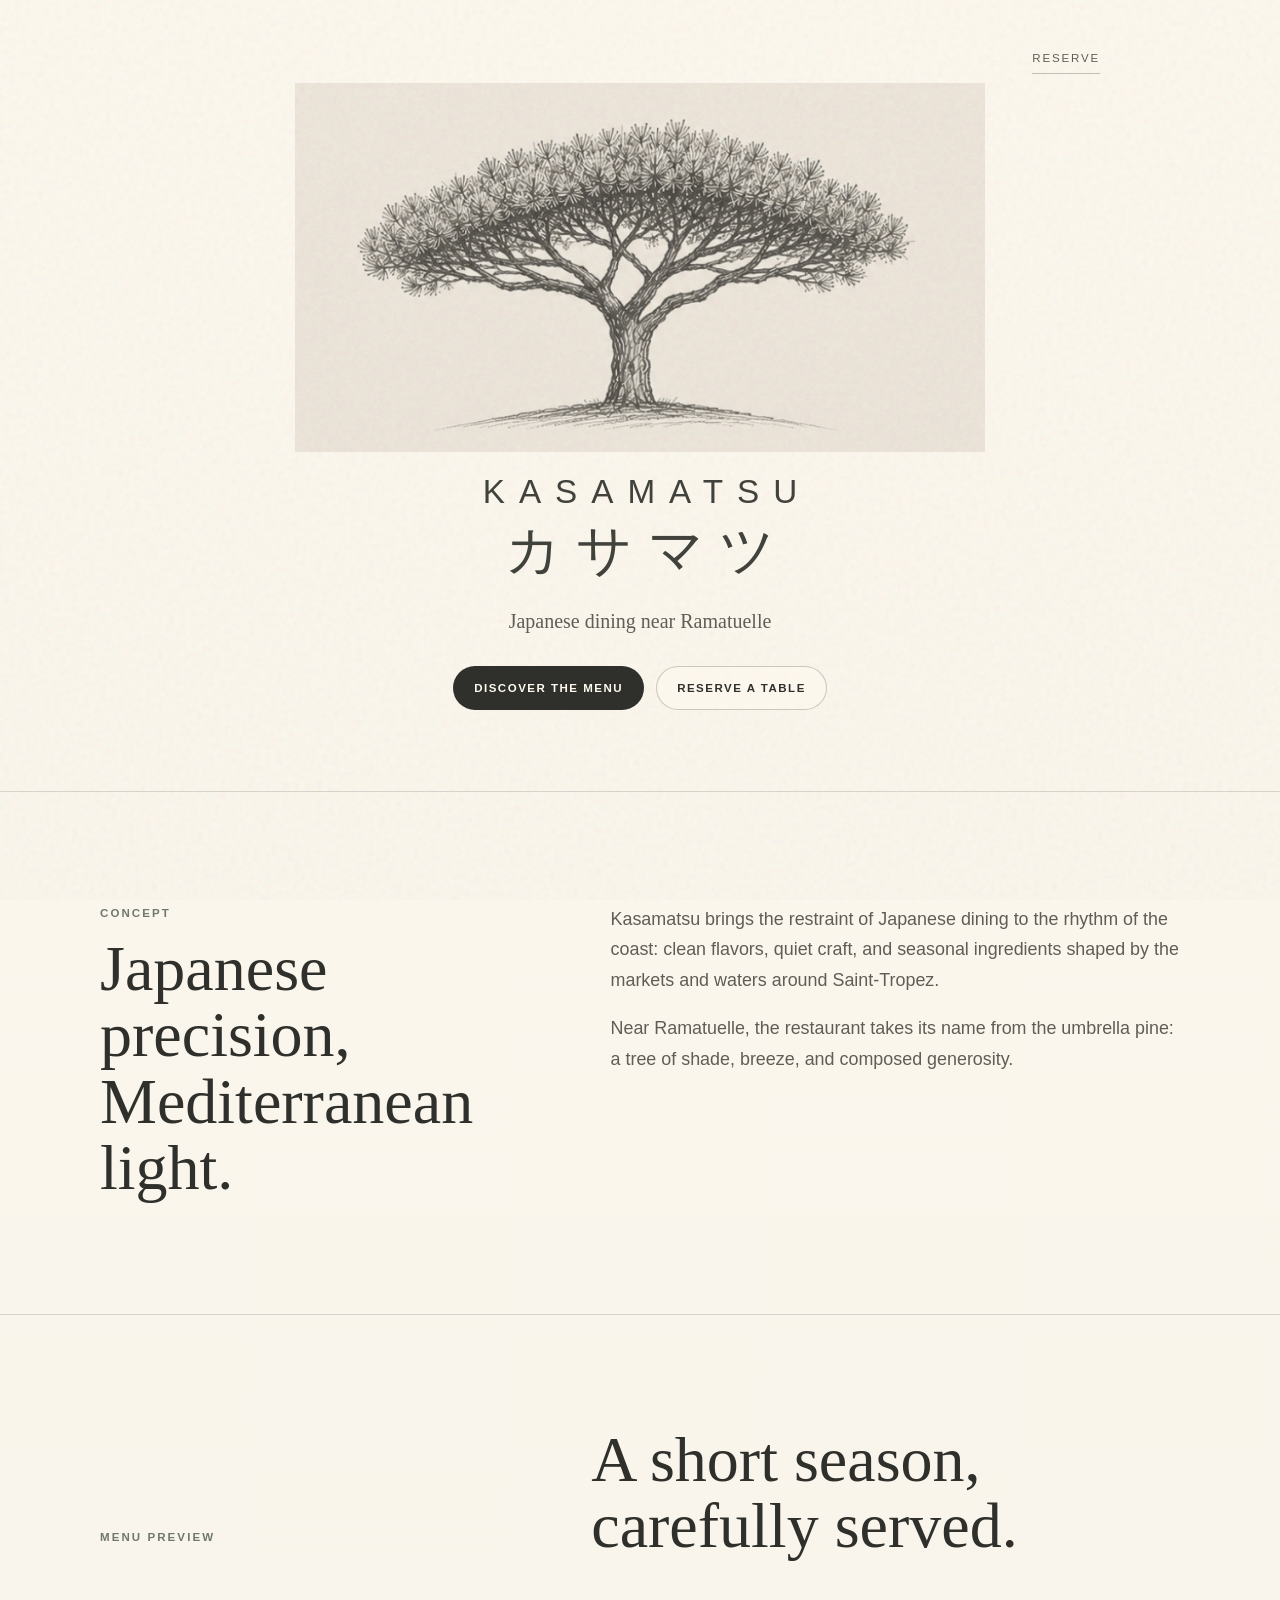
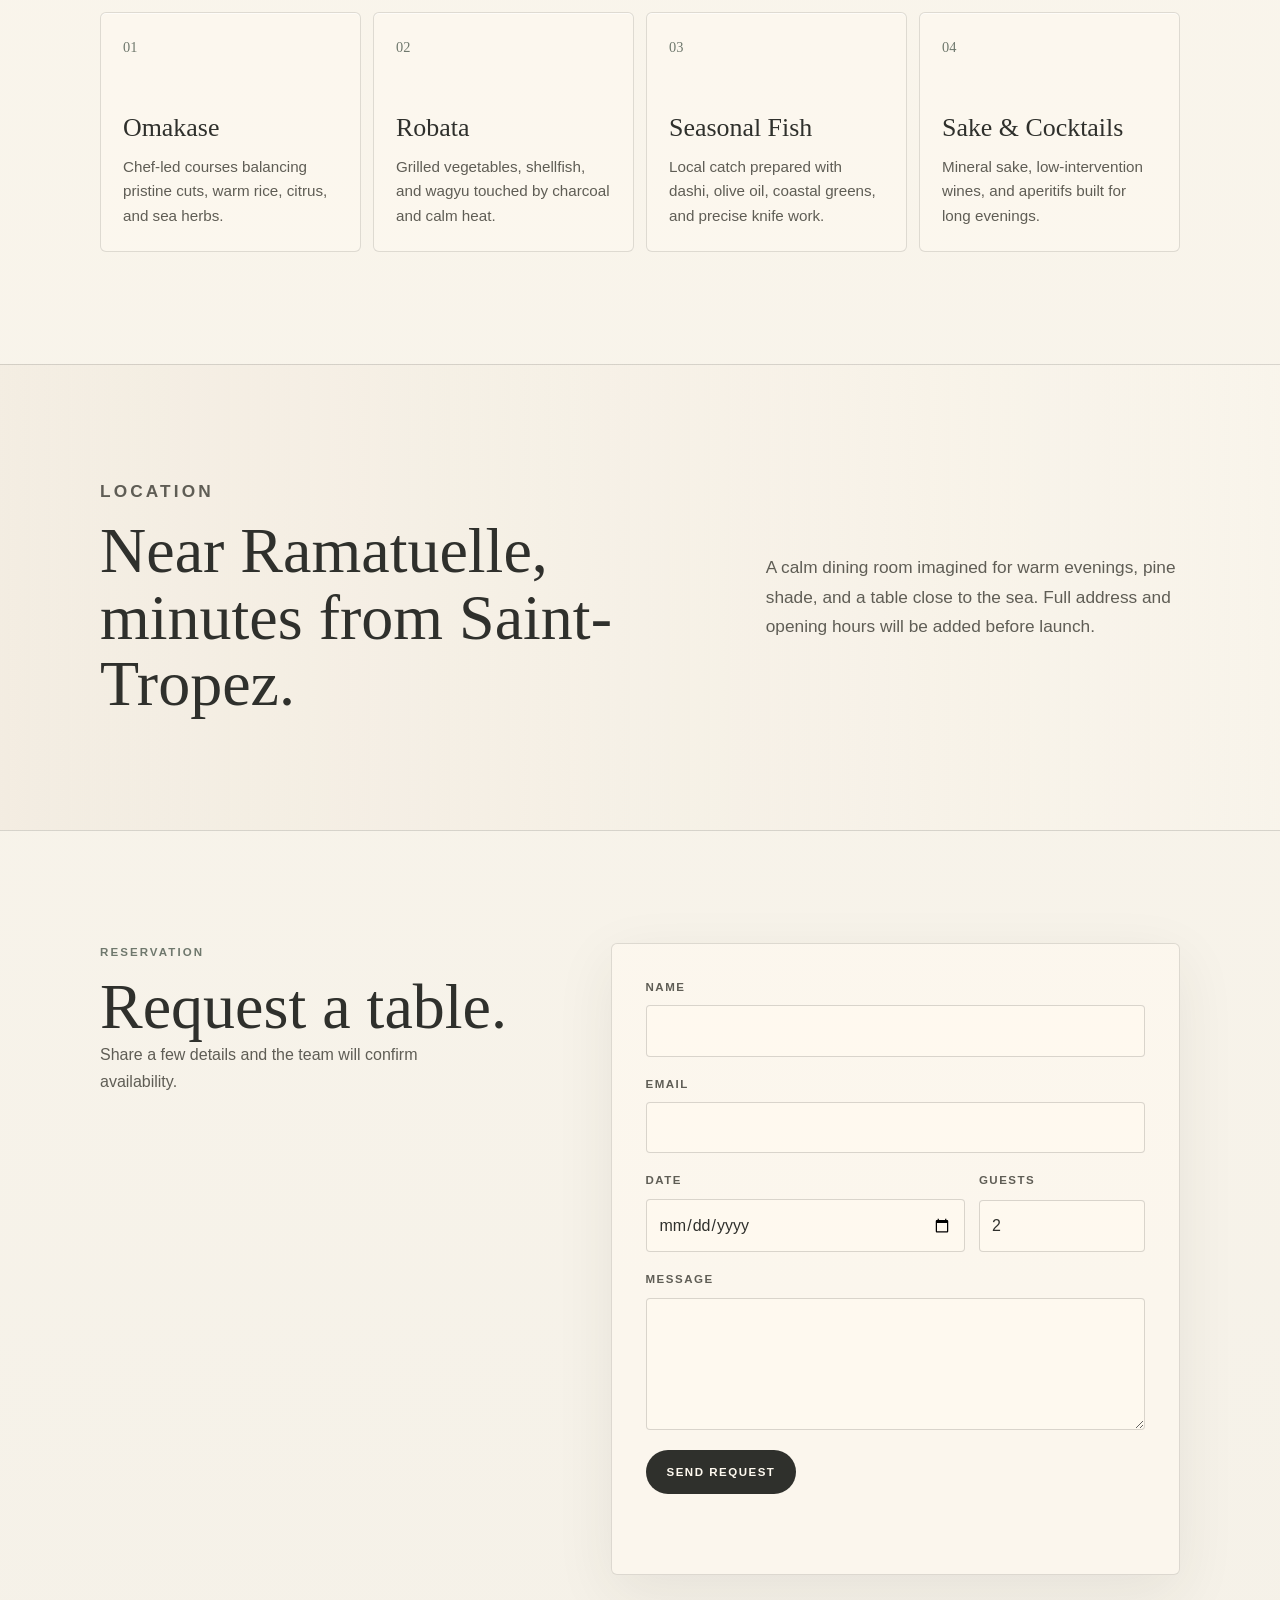
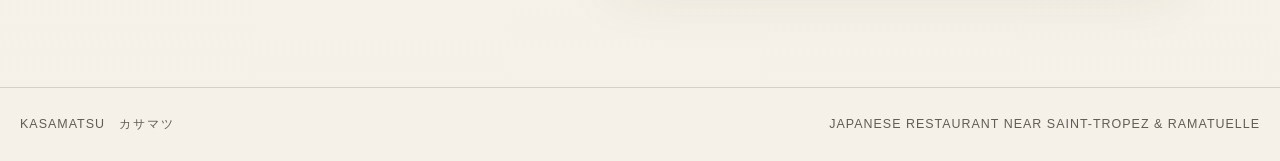
==== Kasamatsu/index.html @ c44c179f "Add files via upload" ====
<!doctype html>
<html lang="en">
  <head>
    <meta charset="utf-8" />
    <meta name="viewport" content="width=device-width, initial-scale=1" />
    <meta
      name="description"
      content="Kasamatsu is a premium Japanese restaurant concept near Ramatuelle and Saint-Tropez."
    />
    <title>Kasamatsu | Japanese Dining Near Ramatuelle</title>
    <link rel="stylesheet" href="style.css" />
  </head>
  <body>
    <main>
      <section class="hero" aria-labelledby="hero-title">
        <div class="hero-inner">
          <a class="quiet-nav" href="#reservation">Reserve</a>

          <div
            class="logo-mark"
            data-logo-breeze
            aria-label="Kasamatsu, カサマツ"
          >
            <div class="tree-visual" aria-hidden="true">
              <img
                class="logo-base"
                src="assets/logo.png"
                alt=""
                width="812"
                height="624"
              />

              <svg
                class="needle-overlay"
                viewBox="0 0 812 624"
                preserveAspectRatio="xMidYMin meet"
                aria-hidden="true"
              >
                <g class="needle-cluster" data-depth="0.72" data-phase="0.12">
                  <path d="M116 189 l-18 -16 M116 189 l-5 -24 M116 189 l13 -22 M116 189 l24 -8 M116 189 l-25 7 M116 189 l9 20" />
                </g>
                <g class="needle-cluster" data-depth="0.92" data-phase="0.24">
                  <path d="M154 157 l-20 -15 M154 157 l-8 -24 M154 157 l12 -25 M154 157 l24 -12 M154 157 l26 4 M154 157 l-22 11" />
                </g>
                <g class="needle-cluster" data-depth="0.82" data-phase="0.38">
                  <path d="M192 134 l-19 -18 M192 134 l-3 -28 M192 134 l15 -24 M192 134 l25 -6 M192 134 l21 13 M192 134 l-20 13" />
                </g>
                <g class="needle-cluster" data-depth="1.08" data-phase="0.51">
                  <path d="M238 116 l-21 -19 M238 116 l-5 -29 M238 116 l14 -27 M238 116 l28 -8 M238 116 l25 12 M238 116 l-23 15" />
                </g>
                <g class="needle-cluster" data-depth="0.96" data-phase="0.64">
                  <path d="M285 101 l-22 -18 M285 101 l-4 -31 M285 101 l15 -29 M285 101 l31 -5 M285 101 l26 16 M285 101 l-23 16" />
                </g>
                <g class="needle-cluster" data-depth="1.2" data-phase="0.79">
                  <path d="M333 90 l-23 -18 M333 90 l-2 -31 M333 90 l17 -29 M333 90 l31 -2 M333 90 l26 17 M333 90 l-24 15" />
                </g>
                <g class="needle-cluster" data-depth="1.1" data-phase="0.95">
                  <path d="M383 82 l-22 -18 M383 82 l2 -32 M383 82 l20 -28 M383 82 l31 2 M383 82 l23 19 M383 82 l-26 13" />
                </g>
                <g class="needle-cluster" data-depth="1.24" data-phase="1.08">
                  <path d="M433 78 l-20 -21 M433 78 l5 -31 M433 78 l21 -26 M433 78 l32 7 M433 78 l19 22 M433 78 l-28 10" />
                </g>
                <g class="needle-cluster" data-depth="1.02" data-phase="1.21">
                  <path d="M484 88 l-18 -22 M484 88 l8 -31 M484 88 l23 -23 M484 88 l31 9 M484 88 l17 23 M484 88 l-29 7" />
                </g>
                <g class="needle-cluster" data-depth="0.94" data-phase="1.36">
                  <path d="M532 101 l-15 -24 M532 101 l11 -29 M532 101 l25 -21 M532 101 l30 13 M532 101 l13 25 M532 101 l-29 3" />
                </g>
                <g class="needle-cluster" data-depth="1.12" data-phase="1.49">
                  <path d="M578 119 l-13 -25 M578 119 l15 -28 M578 119 l27 -18 M578 119 l28 16 M578 119 l9 27 M578 119 l-29 0" />
                </g>
                <g class="needle-cluster" data-depth="0.86" data-phase="1.62">
                  <path d="M622 140 l-11 -24 M622 140 l16 -26 M622 140 l29 -13 M622 140 l25 18 M622 140 l6 27 M622 140 l-27 -2" />
                </g>
                <g class="needle-cluster" data-depth="0.72" data-phase="1.77">
                  <path d="M666 164 l-10 -23 M666 164 l18 -24 M666 164 l27 -9 M666 164 l22 18 M666 164 l2 25 M666 164 l-25 -5" />
                </g>
                <g class="needle-cluster" data-depth="0.64" data-phase="1.92">
                  <path d="M704 190 l-9 -21 M704 190 l17 -21 M704 190 l25 -4 M704 190 l17 18 M704 190 l-2 23 M704 190 l-22 -7" />
                </g>
                <g class="needle-cluster" data-depth="0.78" data-phase="0.33">
                  <path d="M163 217 l-23 -7 M163 217 l-17 -20 M163 217 l6 -24 M163 217 l24 -16 M163 217 l24 5 M163 217 l-17 17" />
                </g>
                <g class="needle-cluster" data-depth="1.06" data-phase="0.68">
                  <path d="M244 181 l-24 -11 M244 181 l-12 -25 M244 181 l11 -25 M244 181 l27 -10 M244 181 l24 11 M244 181 l-20 19" />
                </g>
                <g class="needle-cluster" data-depth="1.18" data-phase="1.03">
                  <path d="M354 153 l-23 -14 M354 153 l-8 -28 M354 153 l16 -25 M354 153 l30 -5 M354 153 l23 17 M354 153 l-23 17" />
                </g>
                <g class="needle-cluster" data-depth="1.14" data-phase="1.31">
                  <path d="M468 156 l-21 -16 M468 156 l0 -29 M468 156 l22 -23 M468 156 l30 5 M468 156 l19 22 M468 156 l-27 11" />
                </g>
                <g class="needle-cluster" data-depth="0.98" data-phase="1.58">
                  <path d="M568 179 l-19 -17 M568 179 l7 -27 M568 179 l24 -20 M568 179 l28 10 M568 179 l13 25 M568 179 l-27 6" />
                </g>
                <g class="needle-cluster" data-depth="0.7" data-phase="1.86">
                  <path d="M650 218 l-17 -15 M650 218 l8 -24 M650 218 l22 -15 M650 218 l23 10 M650 218 l8 22 M650 218 l-23 4" />
                </g>
              </svg>
            </div>

            <h1 id="hero-title" class="brand-word">KASAMATSU</h1>
            <p class="brand-kana" lang="ja">カサマツ</p>
          </div>

          <p class="hero-subtitle">Japanese dining near Ramatuelle</p>
          <div class="hero-actions" aria-label="Primary">
            <a class="button primary" href="#menu">Discover the menu</a>
            <a class="button secondary" href="#reservation">Reserve a table</a>
          </div>
        </div>
      </section>

      <section class="section concept" id="concept" aria-labelledby="concept-title">
        <div class="section-inner split">
          <div>
            <p class="eyebrow">Concept</p>
            <h2 id="concept-title">Japanese precision, Mediterranean light.</h2>
          </div>
          <div class="copy">
            <p>
              Kasamatsu brings the restraint of Japanese dining to the rhythm of
              the coast: clean flavors, quiet craft, and seasonal ingredients
              shaped by the markets and waters around Saint-Tropez.
            </p>
            <p>
              Near Ramatuelle, the restaurant takes its name from the umbrella
              pine: a tree of shade, breeze, and composed generosity.
            </p>
          </div>
        </div>
      </section>

      <section class="section" id="menu" aria-labelledby="menu-title">
        <div class="section-inner">
          <div class="section-heading">
            <p class="eyebrow">Menu Preview</p>
            <h2 id="menu-title">A short season, carefully served.</h2>
          </div>

          <div class="menu-grid">
            <article class="menu-card">
              <span>01</span>
              <h3>Omakase</h3>
              <p>Chef-led courses balancing pristine cuts, warm rice, citrus, and sea herbs.</p>
            </article>
            <article class="menu-card">
              <span>02</span>
              <h3>Robata</h3>
              <p>Grilled vegetables, shellfish, and wagyu touched by charcoal and calm heat.</p>
            </article>
            <article class="menu-card">
              <span>03</span>
              <h3>Seasonal Fish</h3>
              <p>Local catch prepared with dashi, olive oil, coastal greens, and precise knife work.</p>
            </article>
            <article class="menu-card">
              <span>04</span>
              <h3>Sake & Cocktails</h3>
              <p>Mineral sake, low-intervention wines, and aperitifs built for long evenings.</p>
            </article>
          </div>
        </div>
      </section>

      <section class="section location" id="location" aria-labelledby="location-title">
        <div class="section-inner location-block">
          <div>
            <p class="eyebrow">Location</p>
            <h2 id="location-title">Near Ramatuelle, minutes from Saint-Tropez.</h2>
          </div>
          <p>
            A calm dining room imagined for warm evenings, pine shade, and a
            table close to the sea. Full address and opening hours will be added
            before launch.
          </p>
        </div>
      </section>

      <section
        class="section reservation"
        id="reservation"
        aria-labelledby="reservation-title"
      >
        <div class="section-inner reservation-layout">
          <div>
            <p class="eyebrow">Reservation</p>
            <h2 id="reservation-title">Request a table.</h2>
            <p class="reservation-note">
              Share a few details and the team will confirm availability.
            </p>
          </div>

          <form class="reservation-form" data-reservation-form>
            <div class="field">
              <label for="name">Name</label>
              <input id="name" name="name" type="text" autocomplete="name" required />
            </div>
            <div class="field">
              <label for="email">Email</label>
              <input id="email" name="email" type="email" autocomplete="email" required />
            </div>
            <div class="field-row">
              <div class="field">
                <label for="date">Date</label>
                <input id="date" name="date" type="date" required />
              </div>
              <div class="field">
                <label for="guests">Guests</label>
                <input
                  id="guests"
                  name="guests"
                  type="number"
                  min="1"
                  max="12"
                  value="2"
                  required
                />
              </div>
            </div>
            <div class="field">
              <label for="message">Message</label>
              <textarea id="message" name="message" rows="4"></textarea>
            </div>
            <button class="button primary form-button" type="submit">Send request</button>
            <p class="form-status" data-form-status role="status" aria-live="polite"></p>
          </form>
        </div>
      </section>
    </main>

    <footer class="site-footer">
      <p>KASAMATSU <span lang="ja">カサマツ</span></p>
      <p>Japanese restaurant near Saint-Tropez &amp; Ramatuelle</p>
    </footer>

    <script src="script.js"></script>
  </body>
</html>
---- Kasamatsu/style.css ----
:root {
  --paper: #f5f1e8;
  --paper-deep: #ece4d6;
  --ink: #2f302c;
  --ink-soft: #5f5d55;
  --line: rgba(47, 48, 44, 0.16);
  --sand: #d6c5ab;
  --sand-soft: #eee5d8;
  --pine: #6f786d;
  --white: #fffaf0;
  --shadow: 0 18px 60px rgba(47, 48, 44, 0.08);
  --serif: Georgia, "Times New Roman", serif;
  --sans: "Avenir Next", Avenir, "Helvetica Neue", Arial, sans-serif;
}

* {
  box-sizing: border-box;
}

html {
  scroll-behavior: smooth;
}

body {
  margin: 0;
  color: var(--ink);
  background:
    linear-gradient(180deg, rgba(255, 250, 240, 0.78), rgba(245, 241, 232, 0.92)),
    var(--paper);
  font-family: var(--sans);
  font-size: 16px;
  line-height: 1.7;
}

body::before {
  position: fixed;
  inset: 0;
  z-index: -1;
  pointer-events: none;
  content: "";
  opacity: 0.28;
  background-image: url("data:image/svg+xml,%3Csvg viewBox='0 0 220 220' xmlns='http://www.w3.org/2000/svg'%3E%3Cfilter id='noiseFilter'%3E%3CfeTurbulence type='fractalNoise' baseFrequency='0.72' numOctaves='3' stitchTiles='stitch'/%3E%3C/filter%3E%3Crect width='100%25' height='100%25' filter='url(%23noiseFilter)' opacity='0.28'/%3E%3C/svg%3E");
  mix-blend-mode: multiply;
}

img,
svg {
  display: block;
}

a {
  color: inherit;
  text-decoration: none;
}

button,
input,
textarea {
  font: inherit;
}

.hero {
  display: grid;
  min-height: 88svh;
  padding: 24px 20px 56px;
  place-items: center;
  border-bottom: 1px solid var(--line);
}

.hero-inner {
  position: relative;
  width: min(100%, 920px);
  text-align: center;
}

.quiet-nav {
  position: absolute;
  top: 0;
  right: 0;
  padding-bottom: 5px;
  border-bottom: 1px solid rgba(47, 48, 44, 0.28);
  color: var(--ink-soft);
  font-size: 0.72rem;
  letter-spacing: 0.16em;
  text-transform: uppercase;
}

.logo-mark {
  width: min(100%, 720px);
  margin: 34px auto 0;
  cursor: default;
  user-select: none;
}

.tree-visual {
  position: relative;
  width: min(100%, 690px);
  aspect-ratio: 812 / 435;
  margin: 0 auto;
  overflow: hidden;
}

.logo-base,
.needle-overlay {
  position: absolute;
  top: 0;
  left: 0;
  width: 100%;
  height: auto;
}

.logo-base {
  opacity: 0.88;
  filter: contrast(0.92) saturate(0.78);
  mix-blend-mode: multiply;
}

.needle-overlay {
  overflow: visible;
  pointer-events: none;
}

.needle-cluster {
  opacity: 0.34;
  transform-box: fill-box;
  transform-origin: center;
  transition: transform 720ms cubic-bezier(0.22, 1, 0.36, 1);
  will-change: transform;
}

.needle-cluster path {
  fill: none;
  stroke: rgba(47, 48, 44, 0.76);
  stroke-width: 1.35;
  stroke-linecap: round;
  stroke-linejoin: round;
}

.logo-mark.is-active .needle-cluster {
  opacity: 0.44;
  transition: none;
}

.brand-word {
  margin: clamp(12px, 2vw, 22px) 0 0;
  color: #42423d;
  font-family: var(--sans);
  font-size: clamp(1.38rem, 3vw, 2.08rem);
  font-weight: 400;
  letter-spacing: 0.42em;
  line-height: 1.1;
  text-indent: 0.42em;
}

.brand-kana {
  margin: 12px 0 0;
  color: #42423d;
  font-family: var(--serif);
  font-size: clamp(1.72rem, 4.6vw, 3.45rem);
  letter-spacing: 0.28em;
  line-height: 1;
  text-indent: 0.28em;
}

.hero-subtitle {
  max-width: 42rem;
  margin: 26px auto 0;
  color: var(--ink-soft);
  font-family: var(--serif);
  font-size: clamp(1rem, 2vw, 1.25rem);
}

.hero-actions {
  display: flex;
  flex-wrap: wrap;
  justify-content: center;
  gap: 12px;
  margin-top: 28px;
}

.button {
  display: inline-flex;
  min-height: 44px;
  align-items: center;
  justify-content: center;
  padding: 11px 20px 10px;
  border: 1px solid transparent;
  border-radius: 999px;
  font-size: 0.72rem;
  font-weight: 600;
  letter-spacing: 0.13em;
  line-height: 1.2;
  text-transform: uppercase;
  transition:
    background-color 180ms ease,
    border-color 180ms ease,
    color 180ms ease,
    transform 180ms ease;
}

.button:hover {
  transform: translateY(-1px);
}

.button:focus-visible,
input:focus-visible,
textarea:focus-visible,
a:focus-visible {
  outline: 2px solid rgba(111, 120, 109, 0.72);
  outline-offset: 4px;
}

.button.primary {
  background: var(--ink);
  color: var(--white);
}

.button.secondary {
  border-color: rgba(47, 48, 44, 0.24);
  background: rgba(255, 250, 240, 0.52);
  color: var(--ink);
}

.section {
  padding: clamp(56px, 9vw, 112px) 20px;
}

.section + .section {
  border-top: 1px solid var(--line);
}

.section-inner {
  width: min(100%, 1080px);
  margin: 0 auto;
}

.split,
.reservation-layout {
  display: grid;
  grid-template-columns: minmax(0, 0.85fr) minmax(0, 1.15fr);
  gap: clamp(28px, 7vw, 92px);
  align-items: start;
}

.eyebrow {
  margin: 0 0 12px;
  color: var(--pine);
  font-size: 0.72rem;
  font-weight: 700;
  letter-spacing: 0.18em;
  text-transform: uppercase;
}

h2,
h3,
p {
  margin-top: 0;
}

h2 {
  max-width: 12em;
  margin-bottom: 0;
  font-family: var(--serif);
  font-size: clamp(2rem, 5.2vw, 4rem);
  font-weight: 400;
  letter-spacing: 0;
  line-height: 1.04;
}

h3 {
  margin-bottom: 12px;
  font-family: var(--serif);
  font-size: 1.62rem;
  font-weight: 400;
  line-height: 1.15;
}

.copy {
  color: var(--ink-soft);
  font-size: clamp(1rem, 1.8vw, 1.12rem);
}

.copy p:last-child,
.location-block p:last-child,
.reservation-note {
  margin-bottom: 0;
}

.section-heading {
  display: grid;
  grid-template-columns: minmax(0, 0.78fr) minmax(0, 1fr);
  gap: 32px;
  align-items: end;
  margin-bottom: clamp(28px, 5vw, 52px);
}

.menu-grid {
  display: grid;
  grid-template-columns: repeat(4, minmax(0, 1fr));
  gap: 12px;
}

.menu-card {
  min-height: 240px;
  padding: 22px;
  border: 1px solid rgba(47, 48, 44, 0.14);
  border-radius: 6px;
  background: rgba(255, 250, 240, 0.43);
  box-shadow: 0 1px 0 rgba(255, 255, 255, 0.6) inset;
}

.menu-card span {
  display: block;
  margin-bottom: 54px;
  color: var(--pine);
  font-family: var(--serif);
  font-size: 0.9rem;
}

.menu-card p {
  margin-bottom: 0;
  color: var(--ink-soft);
  font-size: 0.95rem;
  line-height: 1.6;
}

.location {
  background:
    linear-gradient(90deg, rgba(238, 229, 216, 0.45), rgba(255, 250, 240, 0.2)),
    transparent;
}

.location-block {
  display: grid;
  grid-template-columns: minmax(0, 1fr) minmax(260px, 0.7fr);
  gap: clamp(28px, 6vw, 74px);
  align-items: center;
}

.location-block p {
  color: var(--ink-soft);
  font-size: clamp(1rem, 1.6vw, 1.08rem);
}

.reservation-form {
  display: grid;
  gap: 18px;
  padding: clamp(20px, 4vw, 34px);
  border: 1px solid rgba(47, 48, 44, 0.15);
  border-radius: 6px;
  background: rgba(255, 250, 240, 0.56);
  box-shadow: var(--shadow);
}

.reservation-note {
  max-width: 24rem;
  color: var(--ink-soft);
}

.field,
.field-row {
  display: grid;
  gap: 8px;
}

.field-row {
  grid-template-columns: 1fr 0.52fr;
  gap: 14px;
}

label {
  color: var(--ink-soft);
  font-size: 0.72rem;
  font-weight: 700;
  letter-spacing: 0.13em;
  text-transform: uppercase;
}

input,
textarea {
  width: 100%;
  border: 1px solid rgba(47, 48, 44, 0.18);
  border-radius: 4px;
  background: rgba(255, 250, 240, 0.76);
  color: var(--ink);
  min-height: 46px;
  padding: 11px 12px;
}

textarea {
  min-height: 116px;
  resize: vertical;
}

.form-button {
  width: fit-content;
  margin-top: 2px;
}

.form-status {
  min-height: 1.7em;
  margin: 0;
  color: var(--pine);
  font-family: var(--serif);
  font-size: 1rem;
}

.site-footer {
  display: flex;
  flex-wrap: wrap;
  justify-content: space-between;
  gap: 16px;
  padding: 26px 20px;
  border-top: 1px solid var(--line);
  color: var(--ink-soft);
  font-size: 0.78rem;
  letter-spacing: 0.08em;
  text-transform: uppercase;
}

.site-footer p {
  margin: 0;
}

.site-footer span {
  margin-left: 10px;
  letter-spacing: 0.14em;
}

@media (max-width: 860px) {
  .hero {
    min-height: auto;
    padding-top: 22px;
  }

  .quiet-nav {
    position: static;
    display: block;
    width: fit-content;
    margin-left: auto;
  }

  .logo-mark {
    margin-top: 24px;
  }

  .split,
  .reservation-layout,
  .section-heading,
  .location-block {
    grid-template-columns: 1fr;
  }

  .menu-grid {
    grid-template-columns: repeat(2, minmax(0, 1fr));
  }
}

@media (max-width: 560px) {
  body {
    font-size: 15px;
  }

  .hero {
    padding-right: 16px;
    padding-left: 16px;
  }

  .tree-visual {
    width: min(100%, 390px);
  }

  .brand-word {
    font-size: 1.18rem;
    letter-spacing: 0.3em;
    text-indent: 0.3em;
  }

  .brand-kana {
    font-size: 2rem;
    letter-spacing: 0.18em;
    text-indent: 0.18em;
  }

  .hero-actions,
  .button,
  .form-button {
    width: 100%;
  }

  .menu-grid,
  .field-row {
    grid-template-columns: 1fr;
  }

  .menu-card {
    min-height: 210px;
  }

  .menu-card span {
    margin-bottom: 36px;
  }

  .section {
    padding-right: 16px;
    padding-left: 16px;
  }

  .site-footer {
    display: grid;
  }
}

@media (prefers-reduced-motion: reduce) {
  html {
    scroll-behavior: auto;
  }

  *,
  *::before,
  *::after {
    animation-duration: 0.01ms !important;
    animation-iteration-count: 1 !important;
    scroll-behavior: auto !important;
    transition-duration: 0.01ms !important;
  }

  .needle-cluster {
    transform: none !important;
  }

  .button:hover {
    transform: none;
  }
}
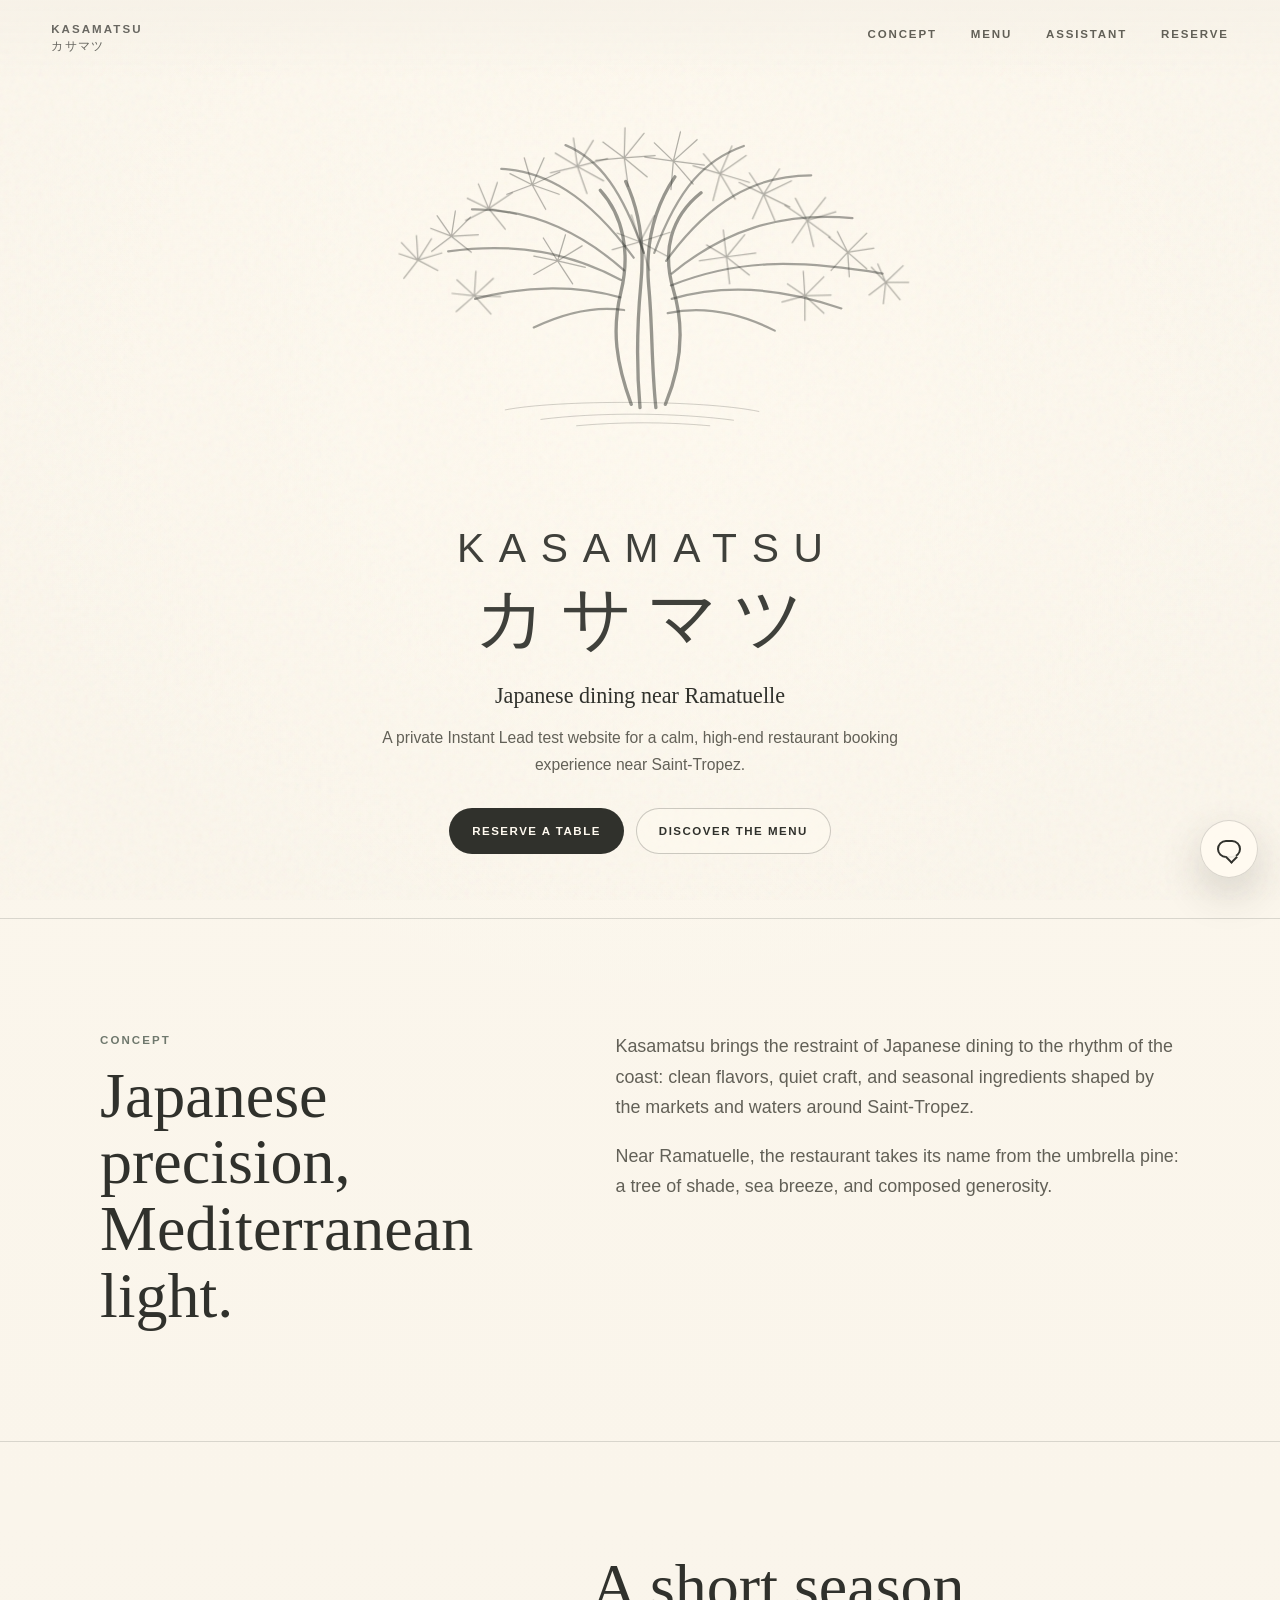
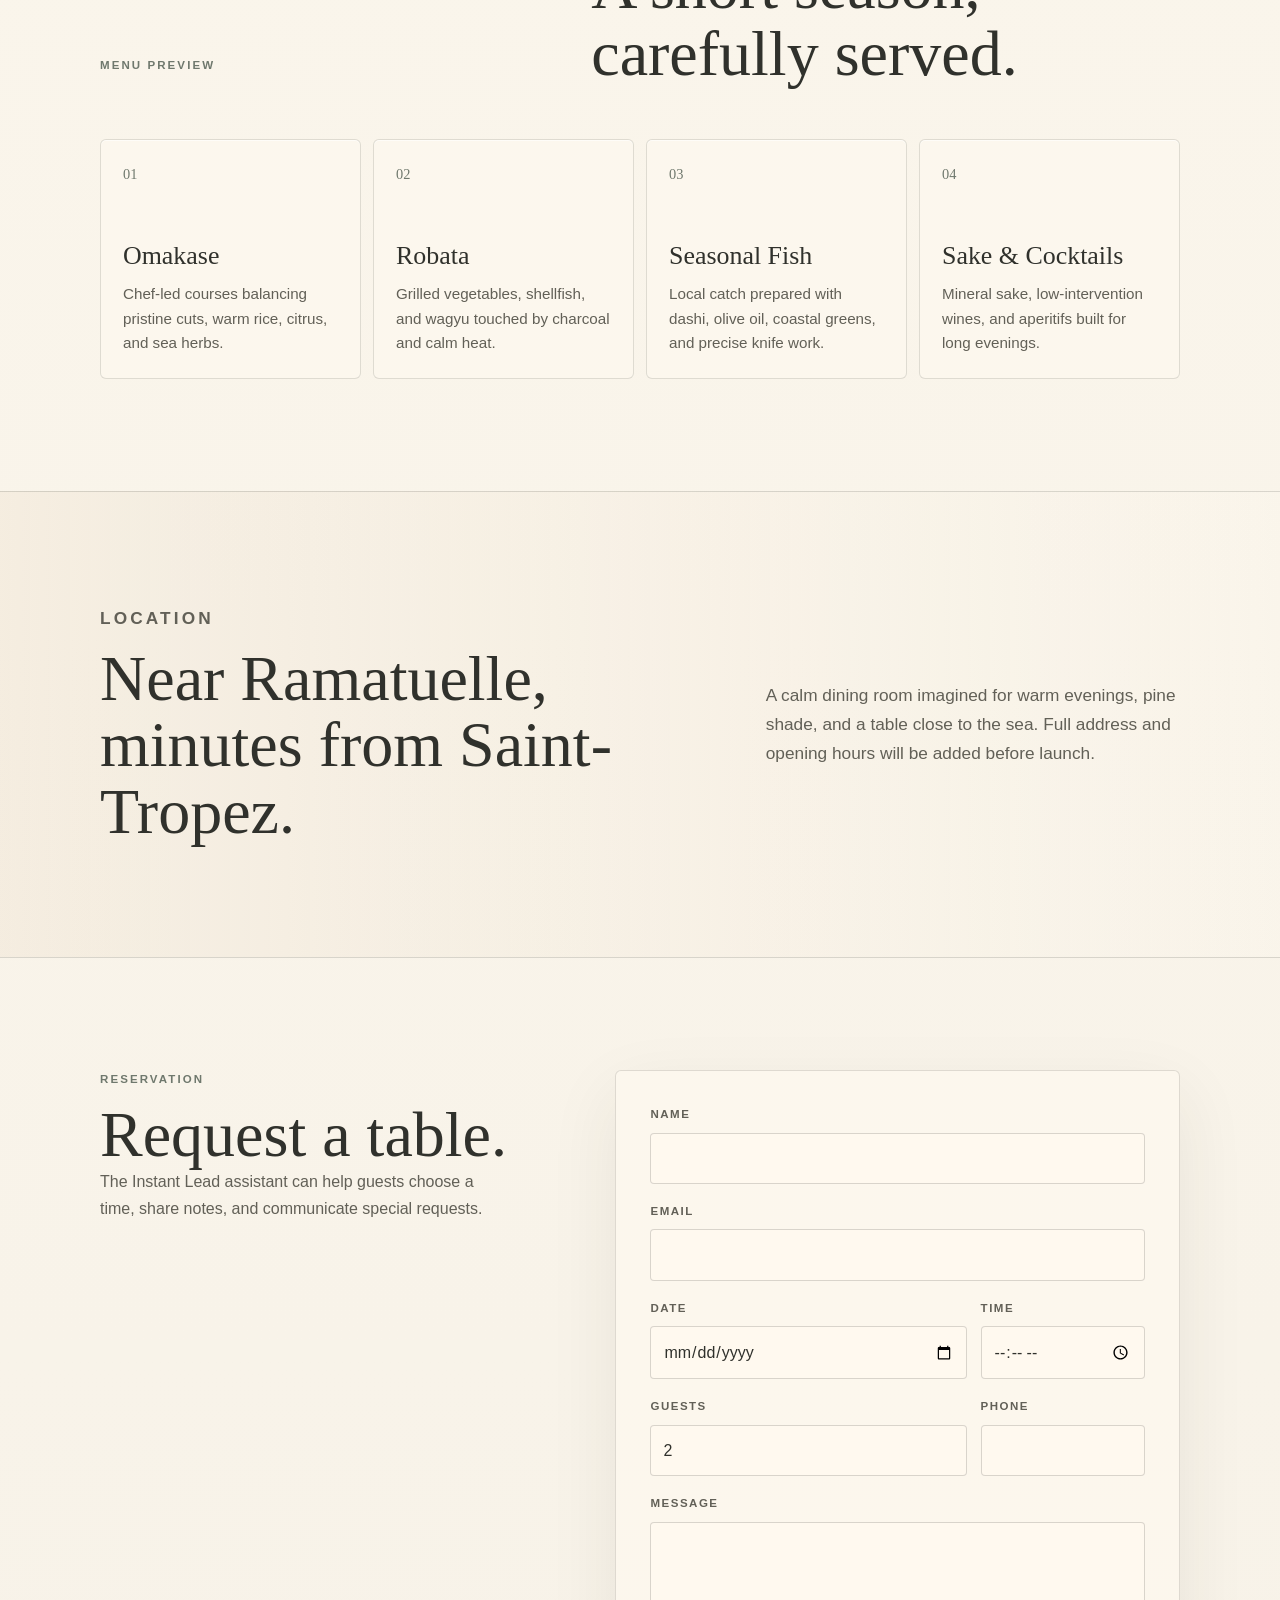
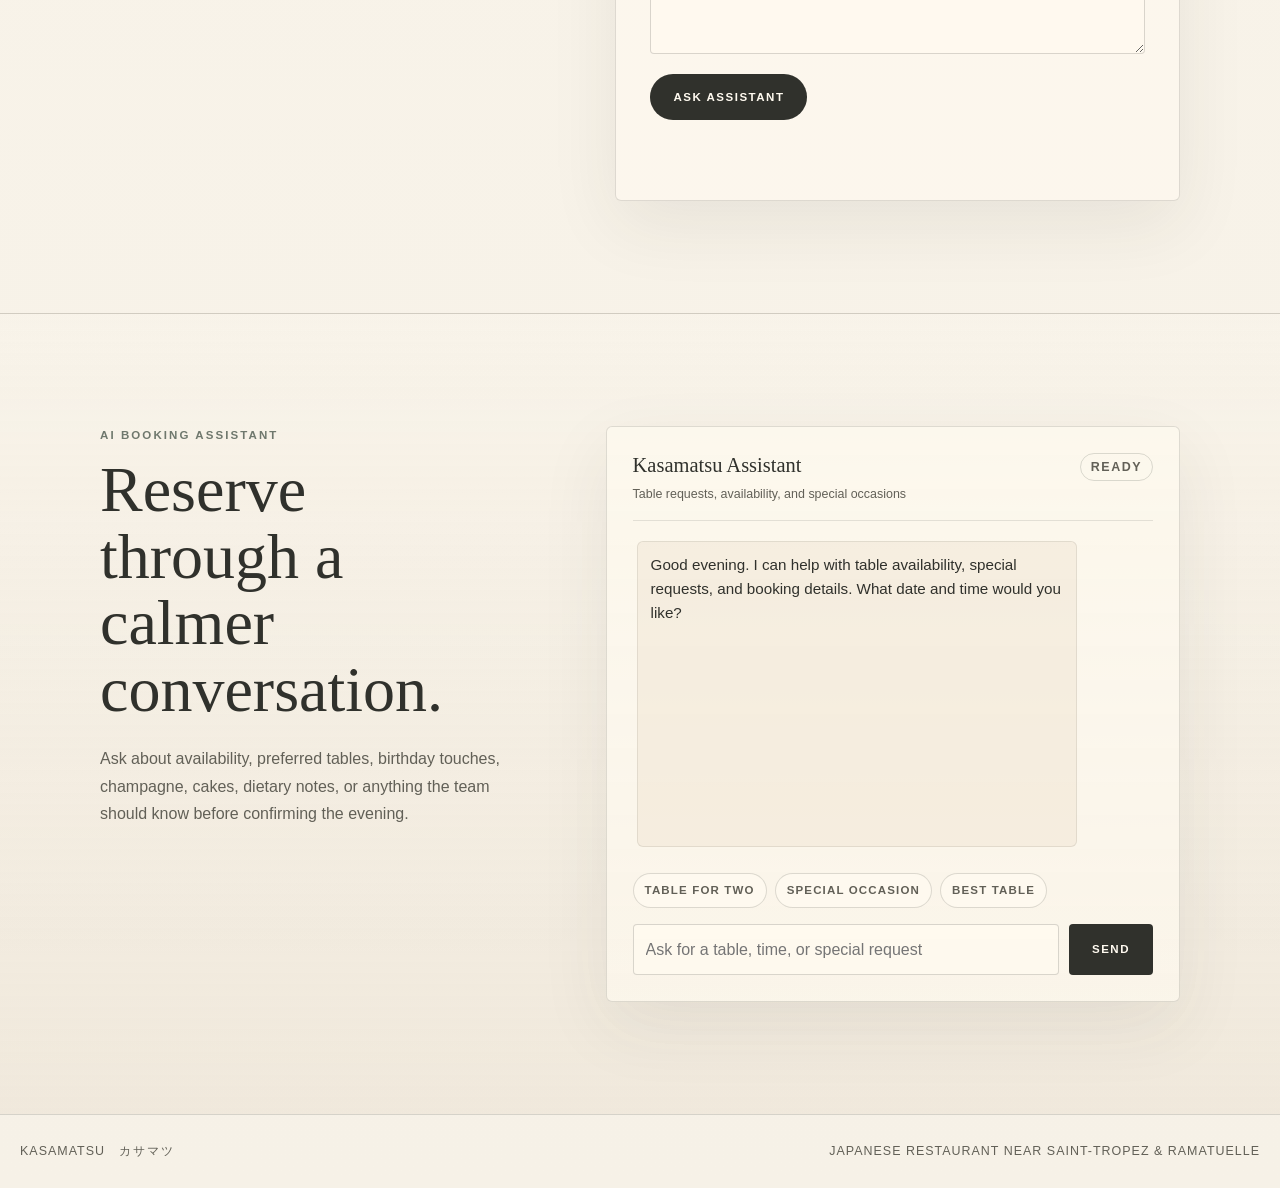
==== commit 64c671ad: "Add files via upload" ====
--- a/Kasamatsu/index.html
+++ b/Kasamatsu/index.html
@@ -5,108 +5,128 @@
     <meta name="viewport" content="width=device-width, initial-scale=1" />
     <meta
       name="description"
-      content="Kasamatsu is a premium Japanese restaurant concept near Ramatuelle and Saint-Tropez."
+      content="Private testing website for Instant Lead, featuring the Kasamatsu restaurant concept and AI booking assistant prototype."
     />
-    <title>Kasamatsu | Japanese Dining Near Ramatuelle</title>
+    <title>Kasamatsu | Instant Lead Test Website</title>
     <link rel="stylesheet" href="style.css" />
   </head>
   <body>
-    <main>
+    <header class="site-header" aria-label="Primary navigation">
+      <a class="header-brand" href="#top" aria-label="Kasamatsu home">
+        <span>KASAMATSU</span>
+        <span lang="ja">カサマツ</span>
+      </a>
+      <nav>
+        <a href="#concept">Concept</a>
+        <a href="#menu">Menu</a>
+        <a href="#assistant">Assistant</a>
+        <a href="#reservation">Reserve</a>
+      </nav>
+    </header>
+
+    <main id="top">
       <section class="hero" aria-labelledby="hero-title">
         <div class="hero-inner">
-          <a class="quiet-nav" href="#reservation">Reserve</a>
-
-          <div
-            class="logo-mark"
-            data-logo-breeze
-            aria-label="Kasamatsu, カサマツ"
-          >
-            <div class="tree-visual" aria-hidden="true">
-              <img
-                class="logo-base"
-                src="assets/logo.png"
-                alt=""
-                width="812"
-                height="624"
-              />
-
-              <svg
-                class="needle-overlay"
-                viewBox="0 0 812 624"
-                preserveAspectRatio="xMidYMin meet"
-                aria-hidden="true"
-              >
-                <g class="needle-cluster" data-depth="0.72" data-phase="0.12">
-                  <path d="M116 189 l-18 -16 M116 189 l-5 -24 M116 189 l13 -22 M116 189 l24 -8 M116 189 l-25 7 M116 189 l9 20" />
-                </g>
-                <g class="needle-cluster" data-depth="0.92" data-phase="0.24">
-                  <path d="M154 157 l-20 -15 M154 157 l-8 -24 M154 157 l12 -25 M154 157 l24 -12 M154 157 l26 4 M154 157 l-22 11" />
-                </g>
-                <g class="needle-cluster" data-depth="0.82" data-phase="0.38">
-                  <path d="M192 134 l-19 -18 M192 134 l-3 -28 M192 134 l15 -24 M192 134 l25 -6 M192 134 l21 13 M192 134 l-20 13" />
-                </g>
-                <g class="needle-cluster" data-depth="1.08" data-phase="0.51">
-                  <path d="M238 116 l-21 -19 M238 116 l-5 -29 M238 116 l14 -27 M238 116 l28 -8 M238 116 l25 12 M238 116 l-23 15" />
-                </g>
-                <g class="needle-cluster" data-depth="0.96" data-phase="0.64">
-                  <path d="M285 101 l-22 -18 M285 101 l-4 -31 M285 101 l15 -29 M285 101 l31 -5 M285 101 l26 16 M285 101 l-23 16" />
-                </g>
-                <g class="needle-cluster" data-depth="1.2" data-phase="0.79">
-                  <path d="M333 90 l-23 -18 M333 90 l-2 -31 M333 90 l17 -29 M333 90 l31 -2 M333 90 l26 17 M333 90 l-24 15" />
-                </g>
-                <g class="needle-cluster" data-depth="1.1" data-phase="0.95">
-                  <path d="M383 82 l-22 -18 M383 82 l2 -32 M383 82 l20 -28 M383 82 l31 2 M383 82 l23 19 M383 82 l-26 13" />
-                </g>
-                <g class="needle-cluster" data-depth="1.24" data-phase="1.08">
-                  <path d="M433 78 l-20 -21 M433 78 l5 -31 M433 78 l21 -26 M433 78 l32 7 M433 78 l19 22 M433 78 l-28 10" />
-                </g>
-                <g class="needle-cluster" data-depth="1.02" data-phase="1.21">
-                  <path d="M484 88 l-18 -22 M484 88 l8 -31 M484 88 l23 -23 M484 88 l31 9 M484 88 l17 23 M484 88 l-29 7" />
-                </g>
-                <g class="needle-cluster" data-depth="0.94" data-phase="1.36">
-                  <path d="M532 101 l-15 -24 M532 101 l11 -29 M532 101 l25 -21 M532 101 l30 13 M532 101 l13 25 M532 101 l-29 3" />
-                </g>
-                <g class="needle-cluster" data-depth="1.12" data-phase="1.49">
-                  <path d="M578 119 l-13 -25 M578 119 l15 -28 M578 119 l27 -18 M578 119 l28 16 M578 119 l9 27 M578 119 l-29 0" />
-                </g>
-                <g class="needle-cluster" data-depth="0.86" data-phase="1.62">
-                  <path d="M622 140 l-11 -24 M622 140 l16 -26 M622 140 l29 -13 M622 140 l25 18 M622 140 l6 27 M622 140 l-27 -2" />
-                </g>
-                <g class="needle-cluster" data-depth="0.72" data-phase="1.77">
-                  <path d="M666 164 l-10 -23 M666 164 l18 -24 M666 164 l27 -9 M666 164 l22 18 M666 164 l2 25 M666 164 l-25 -5" />
-                </g>
-                <g class="needle-cluster" data-depth="0.64" data-phase="1.92">
-                  <path d="M704 190 l-9 -21 M704 190 l17 -21 M704 190 l25 -4 M704 190 l17 18 M704 190 l-2 23 M704 190 l-22 -7" />
-                </g>
-                <g class="needle-cluster" data-depth="0.78" data-phase="0.33">
-                  <path d="M163 217 l-23 -7 M163 217 l-17 -20 M163 217 l6 -24 M163 217 l24 -16 M163 217 l24 5 M163 217 l-17 17" />
-                </g>
-                <g class="needle-cluster" data-depth="1.06" data-phase="0.68">
-                  <path d="M244 181 l-24 -11 M244 181 l-12 -25 M244 181 l11 -25 M244 181 l27 -10 M244 181 l24 11 M244 181 l-20 19" />
-                </g>
-                <g class="needle-cluster" data-depth="1.18" data-phase="1.03">
-                  <path d="M354 153 l-23 -14 M354 153 l-8 -28 M354 153 l16 -25 M354 153 l30 -5 M354 153 l23 17 M354 153 l-23 17" />
-                </g>
-                <g class="needle-cluster" data-depth="1.14" data-phase="1.31">
-                  <path d="M468 156 l-21 -16 M468 156 l0 -29 M468 156 l22 -23 M468 156 l30 5 M468 156 l19 22 M468 156 l-27 11" />
-                </g>
-                <g class="needle-cluster" data-depth="0.98" data-phase="1.58">
-                  <path d="M568 179 l-19 -17 M568 179 l7 -27 M568 179 l24 -20 M568 179 l28 10 M568 179 l13 25 M568 179 l-27 6" />
-                </g>
-                <g class="needle-cluster" data-depth="0.7" data-phase="1.86">
-                  <path d="M650 218 l-17 -15 M650 218 l8 -24 M650 218 l22 -15 M650 218 l23 10 M650 218 l8 22 M650 218 l-23 4" />
-                </g>
-              </svg>
-            </div>
+          <div class="logo-mark" data-logo-breeze aria-label="Kasamatsu, カサマツ">
+            <svg
+              class="tree-logo"
+              viewBox="0 0 820 520"
+              role="img"
+              aria-labelledby="tree-title"
+            >
+              <title id="tree-title">Hand-drawn umbrella pine tree logo</title>
+              <g class="ground-lines" aria-hidden="true">
+                <path d="M240 396 C305 383 490 383 560 398" />
+                <path d="M285 408 C355 399 452 399 528 409" />
+                <path d="M330 416 C385 411 442 411 498 416" />
+              </g>
+
+              <g class="tree-still" aria-hidden="true">
+                <path d="M410 393 C405 337 406 292 411 238 C416 187 409 144 392 108" />
+                <path d="M430 393 C424 335 426 292 421 240 C416 184 429 139 454 102" />
+                <path d="M399 389 C380 337 374 296 386 247 C398 198 389 151 360 119" />
+                <path d="M442 389 C464 336 466 290 452 244 C438 197 448 153 487 122" />
+                <path d="M386 232 C322 198 253 184 168 196" />
+                <path d="M390 220 C329 166 266 142 198 143" />
+                <path d="M402 204 C344 124 290 95 235 92" />
+                <path d="M415 198 C388 121 360 80 316 62" />
+                <path d="M428 198 C459 114 493 80 541 63" />
+                <path d="M443 208 C498 132 556 100 626 100" />
+                <path d="M450 224 C516 170 587 146 678 154" />
+                <path d="M449 239 C530 207 602 205 716 224" />
+                <path d="M385 254 C333 239 269 238 202 256" />
+                <path d="M450 256 C512 238 583 240 664 268" />
+                <path d="M390 270 C356 265 318 272 276 292" />
+                <path d="M445 274 C487 265 530 271 580 296" />
+              </g>
+
+              <g class="needle-canopy" aria-hidden="true">
+                <g class="needle-cluster" data-depth="0.68" data-phase="0.11">
+                  <path d="M130 207 l-24 -8 M130 207 l-21 -22 M130 207 l-2 -31 M130 207 l17 -27 M130 207 l30 -9 M130 207 l25 13 M130 207 l-18 23" />
+                </g>
+                <g class="needle-cluster" data-depth="0.82" data-phase="0.24">
+                  <path d="M172 177 l-26 -10 M172 177 l-18 -26 M172 177 l5 -32 M172 177 l24 -24 M172 177 l34 -2 M172 177 l25 20 M172 177 l-25 19" />
+                </g>
+                <g class="needle-cluster" data-depth="0.92" data-phase="0.37">
+                  <path d="M219 142 l-27 -13 M219 142 l-13 -31 M219 142 l11 -33 M219 142 l30 -20 M219 142 l35 7 M219 142 l21 26 M219 142 l-29 15" />
+                </g>
+                <g class="needle-cluster" data-depth="1.08" data-phase="0.5">
+                  <path d="M274 112 l-28 -14 M274 112 l-10 -34 M274 112 l15 -34 M274 112 l35 -16 M274 112 l34 12 M274 112 l17 31 M274 112 l-32 12" />
+                </g>
+                <g class="needle-cluster" data-depth="1.18" data-phase="0.65">
+                  <path d="M331 89 l-28 -17 M331 89 l-5 -36 M331 89 l20 -33 M331 89 l38 -10 M331 89 l33 18 M331 89 l12 34 M331 89 l-34 8" />
+                </g>
+                <g class="needle-cluster" data-depth="1.28" data-phase="0.79">
+                  <path d="M390 78 l-27 -20 M390 78 l1 -38 M390 78 l25 -31 M390 78 l39 -3 M390 78 l29 24 M390 78 l5 36 M390 78 l-36 3" />
+                </g>
+                <g class="needle-cluster" data-depth="1.22" data-phase="0.93">
+                  <path d="M452 82 l-24 -23 M452 82 l9 -37 M452 82 l30 -27 M452 82 l39 5 M452 82 l25 29 M452 82 l-3 36 M452 82 l-36 -5" />
+                </g>
+                <g class="needle-cluster" data-depth="1.1" data-phase="1.08">
+                  <path d="M511 98 l-21 -25 M511 98 l15 -35 M511 98 l33 -23 M511 98 l37 11 M511 98 l19 32 M511 98 l-9 34 M511 98 l-34 -10" />
+                </g>
+                <g class="needle-cluster" data-depth="0.96" data-phase="1.22">
+                  <path d="M566 124 l-18 -27 M566 124 l20 -32 M566 124 l35 -17 M566 124 l33 16 M566 124 l14 33 M566 124 l-14 31 M566 124 l-31 -15" />
+                </g>
+                <g class="needle-cluster" data-depth="0.84" data-phase="1.36">
+                  <path d="M621 157 l-15 -28 M621 157 l23 -29 M621 157 l36 -11 M621 157 l29 21 M621 157 l8 33 M621 157 l-19 28 M621 157 l-28 -19" />
+                </g>
+                <g class="needle-cluster" data-depth="0.68" data-phase="1.51">
+                  <path d="M672 197 l-13 -26 M672 197 l24 -24 M672 197 l33 -5 M672 197 l24 21 M672 197 l2 31 M672 197 l-21 23 M672 197 l-24 -19" />
+                </g>
+                <g class="needle-cluster" data-depth="0.58" data-phase="1.64">
+                  <path d="M720 235 l-10 -23 M720 235 l22 -21 M720 235 l29 0 M720 235 l18 22 M720 235 l-3 27 M720 235 l-21 16 M720 235 l-18 -19" />
+                </g>
+                <g class="needle-cluster" data-depth="0.78" data-phase="0.31">
+                  <path d="M201 252 l-28 -3 M201 252 l-22 -20 M201 252 l2 -31 M201 252 l24 -22 M201 252 l33 1 M201 252 l21 23 M201 252 l-23 20" />
+                </g>
+                <g class="needle-cluster" data-depth="1.04" data-phase="0.61">
+                  <path d="M306 208 l-30 -6 M306 208 l-18 -29 M306 208 l10 -33 M306 208 l31 -19 M306 208 l35 8 M306 208 l19 29 M306 208 l-30 17" />
+                </g>
+                <g class="needle-cluster" data-depth="1.16" data-phase="0.92">
+                  <path d="M410 184 l-29 -11 M410 184 l-11 -34 M410 184 l18 -33 M410 184 l38 -12 M410 184 l34 18 M410 184 l12 36 M410 184 l-35 10" />
+                </g>
+                <g class="needle-cluster" data-depth="1.06" data-phase="1.18">
+                  <path d="M519 203 l-25 -15 M519 203 l-4 -34 M519 203 l23 -28 M519 203 l37 -5 M519 203 l29 23 M519 203 l4 34 M519 203 l-34 5" />
+                </g>
+                <g class="needle-cluster" data-depth="0.86" data-phase="1.47">
+                  <path d="M618 252 l-22 -15 M618 252 l-2 -31 M618 252 l24 -24 M618 252 l33 -1 M618 252 l24 22 M618 252 l0 31 M618 252 l-29 8" />
+                </g>
+              </g>
+            </svg>
 
             <h1 id="hero-title" class="brand-word">KASAMATSU</h1>
             <p class="brand-kana" lang="ja">カサマツ</p>
           </div>
 
           <p class="hero-subtitle">Japanese dining near Ramatuelle</p>
+          <p class="hero-copy">
+            A private Instant Lead test website for a calm, high-end restaurant
+            booking experience near Saint-Tropez.
+          </p>
           <div class="hero-actions" aria-label="Primary">
-            <a class="button primary" href="#menu">Discover the menu</a>
-            <a class="button secondary" href="#reservation">Reserve a table</a>
+            <a class="button primary" href="#reservation">Reserve a table</a>
+            <a class="button secondary" href="#menu">Discover the menu</a>
           </div>
         </div>
       </section>
@@ -125,7 +145,7 @@
             </p>
             <p>
               Near Ramatuelle, the restaurant takes its name from the umbrella
-              pine: a tree of shade, breeze, and composed generosity.
+              pine: a tree of shade, sea breeze, and composed generosity.
             </p>
           </div>
         </div>
@@ -187,7 +207,8 @@
             <p class="eyebrow">Reservation</p>
             <h2 id="reservation-title">Request a table.</h2>
             <p class="reservation-note">
-              Share a few details and the team will confirm availability.
+              The Instant Lead assistant can help guests choose a time, share
+              notes, and communicate special requests.
             </p>
           </div>
 
@@ -205,6 +226,12 @@
                 <label for="date">Date</label>
                 <input id="date" name="date" type="date" required />
               </div>
+              <div class="field">
+                <label for="time">Time</label>
+                <input id="time" name="time" type="time" required />
+              </div>
+            </div>
+            <div class="field-row">
               <div class="field">
                 <label for="guests">Guests</label>
                 <input
@@ -217,17 +244,96 @@
                   required
                 />
               </div>
+              <div class="field">
+                <label for="phone">Phone</label>
+                <input id="phone" name="phone" type="tel" autocomplete="tel" />
+              </div>
             </div>
             <div class="field">
               <label for="message">Message</label>
               <textarea id="message" name="message" rows="4"></textarea>
             </div>
-            <button class="button primary form-button" type="submit">Send request</button>
+            <button class="button primary form-button" type="submit">Ask assistant</button>
             <p class="form-status" data-form-status role="status" aria-live="polite"></p>
           </form>
         </div>
       </section>
+
+      <section
+        class="section assistant-section"
+        id="assistant"
+        aria-labelledby="assistant-title"
+      >
+        <div class="section-inner assistant-layout">
+          <div>
+            <p class="eyebrow">AI Booking Assistant</p>
+            <h2 id="assistant-title">Reserve through a calmer conversation.</h2>
+            <p class="assistant-note">
+              Ask about availability, preferred tables, birthday touches,
+              champagne, cakes, dietary notes, or anything the team should know
+              before confirming the evening.
+            </p>
+          </div>
+
+          <div class="assistant-card" data-chat-shell>
+            <div class="assistant-card-header">
+              <div>
+                <p>Kasamatsu Assistant</p>
+                <span>Table requests, availability, and special occasions</span>
+              </div>
+              <span class="assistant-status" data-chat-connection>Ready</span>
+            </div>
+
+            <div
+              class="assistant-messages"
+              data-chat-messages
+              aria-live="polite"
+              aria-label="Booking assistant messages"
+            >
+              <div class="assistant-message assistant-message-bot">
+                Good evening. I can help with table availability, special
+                requests, and booking details. What date and time would you
+                like?
+              </div>
+            </div>
+
+            <div class="assistant-prompts" aria-label="Suggested messages">
+              <button type="button" data-chat-prompt="Book a table for two tomorrow at 20:00.">
+                Table for two
+              </button>
+              <button type="button" data-chat-prompt="Can I request the most romantic table with champagne?">
+                Special occasion
+              </button>
+              <button type="button" data-chat-prompt="What is the best table for four people?">
+                Best table
+              </button>
+            </div>
+
+            <form class="assistant-input-row" data-chat-form>
+              <label class="visually-hidden" for="assistant-input">Message</label>
+              <input
+                id="assistant-input"
+                name="message"
+                type="text"
+                autocomplete="off"
+                placeholder="Ask for a table, time, or special request"
+                required
+              />
+              <button class="button primary" type="submit">Send</button>
+            </form>
+          </div>
+        </div>
+      </section>
     </main>
+
+    <button
+      class="assistant-launcher"
+      type="button"
+      data-chat-launcher
+      aria-label="Open booking assistant"
+    >
+      <span></span>
+    </button>
 
     <footer class="site-footer">
       <p>KASAMATSU <span lang="ja">カサマツ</span></p>
--- a/Kasamatsu/style.css
+++ b/Kasamatsu/style.css
@@ -1,14 +1,13 @@
 :root {
-  --paper: #f5f1e8;
-  --paper-deep: #ece4d6;
-  --ink: #2f302c;
-  --ink-soft: #5f5d55;
-  --line: rgba(47, 48, 44, 0.16);
-  --sand: #d6c5ab;
-  --sand-soft: #eee5d8;
+  --paper: #f6f1e7;
+  --paper-deep: #e9dfcf;
+  --ink: #30312c;
+  --ink-soft: #626057;
+  --line: rgba(48, 49, 44, 0.16);
+  --sand-soft: #efe4d4;
   --pine: #6f786d;
   --white: #fffaf0;
-  --shadow: 0 18px 60px rgba(47, 48, 44, 0.08);
+  --shadow: 0 24px 70px rgba(48, 49, 44, 0.08);
   --serif: Georgia, "Times New Roman", serif;
   --sans: "Avenir Next", Avenir, "Helvetica Neue", Arial, sans-serif;
 }
@@ -25,7 +24,8 @@
   margin: 0;
   color: var(--ink);
   background:
-    linear-gradient(180deg, rgba(255, 250, 240, 0.78), rgba(245, 241, 232, 0.92)),
+    radial-gradient(circle at 50% 8%, rgba(255, 250, 240, 0.9), transparent 42rem),
+    linear-gradient(180deg, rgba(255, 250, 240, 0.68), rgba(246, 241, 231, 0.94)),
     var(--paper);
   font-family: var(--sans);
   font-size: 16px;
@@ -38,12 +38,11 @@
   z-index: -1;
   pointer-events: none;
   content: "";
-  opacity: 0.28;
-  background-image: url("data:image/svg+xml,%3Csvg viewBox='0 0 220 220' xmlns='http://www.w3.org/2000/svg'%3E%3Cfilter id='noiseFilter'%3E%3CfeTurbulence type='fractalNoise' baseFrequency='0.72' numOctaves='3' stitchTiles='stitch'/%3E%3C/filter%3E%3Crect width='100%25' height='100%25' filter='url(%23noiseFilter)' opacity='0.28'/%3E%3C/svg%3E");
+  opacity: 0.2;
+  background-image: url("data:image/svg+xml,%3Csvg viewBox='0 0 220 220' xmlns='http://www.w3.org/2000/svg'%3E%3Cfilter id='noiseFilter'%3E%3CfeTurbulence type='fractalNoise' baseFrequency='0.72' numOctaves='3' stitchTiles='stitch'/%3E%3C/filter%3E%3Crect width='100%25' height='100%25' filter='url(%23noiseFilter)' opacity='0.24'/%3E%3C/svg%3E");
   mix-blend-mode: multiply;
 }
 
-img,
 svg {
   display: block;
 }
@@ -59,115 +58,160 @@
   font: inherit;
 }
 
+.site-header {
+  position: fixed;
+  top: 0;
+  right: 0;
+  left: 0;
+  z-index: 5;
+  display: flex;
+  align-items: center;
+  justify-content: space-between;
+  gap: 24px;
+  padding: 22px clamp(18px, 4vw, 56px);
+  background: linear-gradient(180deg, rgba(246, 241, 231, 0.92), rgba(246, 241, 231, 0));
+}
+
+.header-brand {
+  display: grid;
+  gap: 2px;
+  color: rgba(48, 49, 44, 0.72);
+  font-size: 0.72rem;
+  font-weight: 700;
+  letter-spacing: 0.18em;
+  line-height: 1.3;
+}
+
+.header-brand span:last-child {
+  font-family: var(--serif);
+  font-weight: 400;
+  letter-spacing: 0.12em;
+}
+
+.site-header nav {
+  display: flex;
+  flex-wrap: wrap;
+  justify-content: flex-end;
+  gap: clamp(14px, 3vw, 34px);
+  color: var(--ink-soft);
+  font-size: 0.72rem;
+  font-weight: 700;
+  letter-spacing: 0.16em;
+  text-transform: uppercase;
+}
+
+.site-header nav a {
+  padding-bottom: 5px;
+  border-bottom: 1px solid transparent;
+}
+
+.site-header nav a:hover {
+  border-color: rgba(48, 49, 44, 0.28);
+}
+
 .hero {
   display: grid;
-  min-height: 88svh;
-  padding: 24px 20px 56px;
+  min-height: 92svh;
+  padding: 96px 20px 64px;
   place-items: center;
   border-bottom: 1px solid var(--line);
 }
 
 .hero-inner {
-  position: relative;
-  width: min(100%, 920px);
+  width: min(100%, 900px);
   text-align: center;
-}
-
-.quiet-nav {
-  position: absolute;
-  top: 0;
-  right: 0;
-  padding-bottom: 5px;
-  border-bottom: 1px solid rgba(47, 48, 44, 0.28);
-  color: var(--ink-soft);
-  font-size: 0.72rem;
-  letter-spacing: 0.16em;
-  text-transform: uppercase;
 }
 
 .logo-mark {
   width: min(100%, 720px);
-  margin: 34px auto 0;
+  margin: 0 auto;
   cursor: default;
   user-select: none;
 }
 
-.tree-visual {
-  position: relative;
-  width: min(100%, 690px);
-  aspect-ratio: 812 / 435;
+.tree-logo {
+  width: min(100%, 650px);
+  height: auto;
   margin: 0 auto;
-  overflow: hidden;
-}
-
-.logo-base,
-.needle-overlay {
-  position: absolute;
-  top: 0;
-  left: 0;
-  width: 100%;
-  height: auto;
-}
-
-.logo-base {
-  opacity: 0.88;
-  filter: contrast(0.92) saturate(0.78);
-  mix-blend-mode: multiply;
-}
-
-.needle-overlay {
   overflow: visible;
-  pointer-events: none;
+}
+
+.ground-lines path,
+.tree-still path,
+.needle-cluster path {
+  fill: none;
+  stroke: rgba(48, 49, 44, 0.74);
+  stroke-linecap: round;
+  stroke-linejoin: round;
+}
+
+.ground-lines path {
+  stroke-width: 1.15;
+  opacity: 0.32;
+}
+
+.tree-still path {
+  stroke-width: 4.2;
+  opacity: 0.66;
+}
+
+.tree-still path:nth-child(n + 5) {
+  stroke-width: 2.8;
+  opacity: 0.58;
 }
 
 .needle-cluster {
-  opacity: 0.34;
+  opacity: 0.5;
   transform-box: fill-box;
   transform-origin: center;
-  transition: transform 720ms cubic-bezier(0.22, 1, 0.36, 1);
+  transition:
+    opacity 260ms ease,
+    transform 760ms cubic-bezier(0.22, 1, 0.36, 1);
   will-change: transform;
 }
 
 .needle-cluster path {
-  fill: none;
-  stroke: rgba(47, 48, 44, 0.76);
-  stroke-width: 1.35;
-  stroke-linecap: round;
-  stroke-linejoin: round;
+  stroke-width: 1.55;
 }
 
 .logo-mark.is-active .needle-cluster {
-  opacity: 0.44;
-  transition: none;
+  opacity: 0.68;
+  transition: opacity 220ms ease;
 }
 
 .brand-word {
-  margin: clamp(12px, 2vw, 22px) 0 0;
-  color: #42423d;
-  font-family: var(--sans);
-  font-size: clamp(1.38rem, 3vw, 2.08rem);
+  margin: clamp(12px, 2vw, 18px) 0 0;
+  color: #3f403b;
+  font-size: clamp(1.58rem, 4vw, 2.55rem);
   font-weight: 400;
-  letter-spacing: 0.42em;
+  letter-spacing: 0.36em;
   line-height: 1.1;
-  text-indent: 0.42em;
+  text-indent: 0.36em;
 }
 
 .brand-kana {
   margin: 12px 0 0;
-  color: #42423d;
+  color: #3f403b;
   font-family: var(--serif);
-  font-size: clamp(1.72rem, 4.6vw, 3.45rem);
-  letter-spacing: 0.28em;
+  font-size: clamp(2rem, 5.8vw, 4.4rem);
+  letter-spacing: 0.2em;
   line-height: 1;
-  text-indent: 0.28em;
+  text-indent: 0.2em;
 }
 
 .hero-subtitle {
   max-width: 42rem;
-  margin: 26px auto 0;
-  color: var(--ink-soft);
+  margin: 24px auto 0;
+  color: var(--ink);
   font-family: var(--serif);
-  font-size: clamp(1rem, 2vw, 1.25rem);
+  font-size: clamp(1.12rem, 2.1vw, 1.38rem);
+}
+
+.hero-copy {
+  max-width: 34rem;
+  margin: 10px auto 0;
+  color: var(--ink-soft);
+  font-size: 0.98rem;
 }
 
 .hero-actions {
@@ -175,19 +219,19 @@
   flex-wrap: wrap;
   justify-content: center;
   gap: 12px;
-  margin-top: 28px;
+  margin-top: 30px;
 }
 
 .button {
   display: inline-flex;
-  min-height: 44px;
+  min-height: 46px;
   align-items: center;
   justify-content: center;
-  padding: 11px 20px 10px;
+  padding: 12px 22px 11px;
   border: 1px solid transparent;
   border-radius: 999px;
   font-size: 0.72rem;
-  font-weight: 600;
+  font-weight: 700;
   letter-spacing: 0.13em;
   line-height: 1.2;
   text-transform: uppercase;
@@ -216,13 +260,24 @@
 }
 
 .button.secondary {
-  border-color: rgba(47, 48, 44, 0.24);
-  background: rgba(255, 250, 240, 0.52);
+  border-color: rgba(48, 49, 44, 0.24);
+  background: rgba(255, 250, 240, 0.46);
   color: var(--ink);
 }
 
+.visually-hidden {
+  position: absolute;
+  width: 1px;
+  height: 1px;
+  padding: 0;
+  overflow: hidden;
+  clip: rect(0, 0, 0, 0);
+  white-space: nowrap;
+  border: 0;
+}
+
 .section {
-  padding: clamp(56px, 9vw, 112px) 20px;
+  padding: clamp(58px, 9vw, 112px) 20px;
 }
 
 .section + .section {
@@ -237,7 +292,7 @@
 .split,
 .reservation-layout {
   display: grid;
-  grid-template-columns: minmax(0, 0.85fr) minmax(0, 1.15fr);
+  grid-template-columns: minmax(0, 0.86fr) minmax(0, 1.14fr);
   gap: clamp(28px, 7vw, 92px);
   align-items: start;
 }
@@ -303,7 +358,7 @@
 .menu-card {
   min-height: 240px;
   padding: 22px;
-  border: 1px solid rgba(47, 48, 44, 0.14);
+  border: 1px solid rgba(48, 49, 44, 0.14);
   border-radius: 6px;
   background: rgba(255, 250, 240, 0.43);
   box-shadow: 0 1px 0 rgba(255, 255, 255, 0.6) inset;
@@ -326,7 +381,7 @@
 
 .location {
   background:
-    linear-gradient(90deg, rgba(238, 229, 216, 0.45), rgba(255, 250, 240, 0.2)),
+    linear-gradient(90deg, rgba(239, 228, 212, 0.45), rgba(255, 250, 240, 0.2)),
     transparent;
 }
 
@@ -346,14 +401,14 @@
   display: grid;
   gap: 18px;
   padding: clamp(20px, 4vw, 34px);
-  border: 1px solid rgba(47, 48, 44, 0.15);
+  border: 1px solid rgba(48, 49, 44, 0.15);
   border-radius: 6px;
   background: rgba(255, 250, 240, 0.56);
   box-shadow: var(--shadow);
 }
 
 .reservation-note {
-  max-width: 24rem;
+  max-width: 25rem;
   color: var(--ink-soft);
 }
 
@@ -379,12 +434,12 @@
 input,
 textarea {
   width: 100%;
-  border: 1px solid rgba(47, 48, 44, 0.18);
+  min-height: 46px;
+  padding: 11px 12px;
+  border: 1px solid rgba(48, 49, 44, 0.18);
   border-radius: 4px;
   background: rgba(255, 250, 240, 0.76);
   color: var(--ink);
-  min-height: 46px;
-  padding: 11px 12px;
 }
 
 textarea {
@@ -403,6 +458,187 @@
   color: var(--pine);
   font-family: var(--serif);
   font-size: 1rem;
+}
+
+.assistant-section {
+  background:
+    linear-gradient(180deg, rgba(255, 250, 240, 0.18), rgba(233, 223, 207, 0.46)),
+    transparent;
+}
+
+.assistant-layout {
+  display: grid;
+  grid-template-columns: minmax(0, 0.84fr) minmax(0, 1.16fr);
+  gap: clamp(28px, 7vw, 92px);
+  align-items: start;
+}
+
+.assistant-note {
+  max-width: 26rem;
+  margin-top: 22px;
+  color: var(--ink-soft);
+}
+
+.assistant-card {
+  display: grid;
+  gap: 16px;
+  padding: clamp(18px, 3vw, 26px);
+  border: 1px solid rgba(48, 49, 44, 0.15);
+  border-radius: 6px;
+  background: rgba(255, 250, 240, 0.66);
+  box-shadow: var(--shadow);
+}
+
+.assistant-card-header {
+  display: flex;
+  align-items: flex-start;
+  justify-content: space-between;
+  gap: 18px;
+  padding-bottom: 14px;
+  border-bottom: 1px solid rgba(48, 49, 44, 0.12);
+}
+
+.assistant-card-header p {
+  margin: 0 0 2px;
+  font-family: var(--serif);
+  font-size: 1.28rem;
+  line-height: 1.2;
+}
+
+.assistant-card-header span {
+  color: var(--ink-soft);
+  font-size: 0.78rem;
+  line-height: 1.4;
+}
+
+.assistant-status {
+  display: inline-flex;
+  min-height: 28px;
+  align-items: center;
+  padding: 5px 10px 4px;
+  border: 1px solid rgba(111, 120, 109, 0.25);
+  border-radius: 999px;
+  color: var(--pine);
+  font-size: 0.68rem;
+  font-weight: 700;
+  letter-spacing: 0.12em;
+  line-height: 1;
+  text-transform: uppercase;
+  white-space: nowrap;
+}
+
+.assistant-messages {
+  display: grid;
+  max-height: min(58vh, 520px);
+  min-height: 320px;
+  gap: 10px;
+  overflow-y: auto;
+  padding: 4px 4px 10px;
+  scroll-behavior: smooth;
+}
+
+.assistant-message {
+  width: fit-content;
+  max-width: min(86%, 34rem);
+  padding: 11px 13px;
+  border: 1px solid rgba(48, 49, 44, 0.1);
+  border-radius: 6px;
+  color: var(--ink);
+  font-size: 0.95rem;
+  line-height: 1.55;
+}
+
+.assistant-message-bot {
+  background: rgba(239, 228, 212, 0.52);
+}
+
+.assistant-message-user {
+  justify-self: end;
+  border-color: rgba(48, 49, 44, 0.2);
+  background: rgba(48, 49, 44, 0.92);
+  color: var(--white);
+}
+
+.assistant-message-system {
+  justify-self: center;
+  max-width: 100%;
+  border-color: rgba(111, 120, 109, 0.2);
+  background: rgba(111, 120, 109, 0.09);
+  color: var(--pine);
+  font-size: 0.82rem;
+}
+
+.assistant-prompts {
+  display: flex;
+  flex-wrap: wrap;
+  gap: 8px;
+}
+
+.assistant-prompts button {
+  min-height: 34px;
+  padding: 7px 11px 6px;
+  border: 1px solid rgba(48, 49, 44, 0.16);
+  border-radius: 999px;
+  background: rgba(255, 250, 240, 0.72);
+  color: var(--ink-soft);
+  cursor: pointer;
+  font-size: 0.72rem;
+  font-weight: 700;
+  letter-spacing: 0.1em;
+  text-transform: uppercase;
+}
+
+.assistant-prompts button:hover {
+  border-color: rgba(48, 49, 44, 0.3);
+  color: var(--ink);
+}
+
+.assistant-input-row {
+  display: grid;
+  grid-template-columns: minmax(0, 1fr) auto;
+  gap: 10px;
+}
+
+.assistant-input-row .button {
+  border-radius: 4px;
+}
+
+.assistant-launcher {
+  position: fixed;
+  right: 22px;
+  bottom: 22px;
+  z-index: 6;
+  display: flex;
+  width: 58px;
+  height: 58px;
+  align-items: center;
+  justify-content: center;
+  border: 1px solid rgba(48, 49, 44, 0.18);
+  border-radius: 999px;
+  background: rgba(255, 250, 240, 0.92);
+  box-shadow: 0 16px 42px rgba(48, 49, 44, 0.18);
+  cursor: pointer;
+}
+
+.assistant-launcher span {
+  position: relative;
+  width: 24px;
+  height: 18px;
+  border: 2px solid var(--ink);
+  border-radius: 10px;
+}
+
+.assistant-launcher span::after {
+  position: absolute;
+  right: 3px;
+  bottom: -6px;
+  width: 7px;
+  height: 7px;
+  border-right: 2px solid var(--ink);
+  border-bottom: 2px solid var(--ink);
+  content: "";
+  transform: rotate(45deg);
+  background: rgba(255, 250, 240, 0.92);
 }
 
 .site-footer {
@@ -428,26 +664,25 @@
 }
 
 @media (max-width: 860px) {
+  .site-header {
+    position: static;
+    padding-bottom: 0;
+  }
+
+  .site-header nav {
+    gap: 16px;
+  }
+
   .hero {
     min-height: auto;
-    padding-top: 22px;
-  }
-
-  .quiet-nav {
-    position: static;
-    display: block;
-    width: fit-content;
-    margin-left: auto;
-  }
-
-  .logo-mark {
-    margin-top: 24px;
+    padding-top: 36px;
   }
 
   .split,
   .reservation-layout,
   .section-heading,
-  .location-block {
+  .location-block,
+  .assistant-layout {
     grid-template-columns: 1fr;
   }
 
@@ -461,25 +696,37 @@
     font-size: 15px;
   }
 
+  .site-header {
+    align-items: flex-start;
+    padding-right: 16px;
+    padding-left: 16px;
+  }
+
+  .site-header nav {
+    display: grid;
+    gap: 8px;
+    text-align: right;
+  }
+
   .hero {
     padding-right: 16px;
     padding-left: 16px;
   }
 
-  .tree-visual {
+  .tree-logo {
     width: min(100%, 390px);
   }
 
   .brand-word {
-    font-size: 1.18rem;
-    letter-spacing: 0.3em;
-    text-indent: 0.3em;
+    font-size: 1.24rem;
+    letter-spacing: 0.28em;
+    text-indent: 0.28em;
   }
 
   .brand-kana {
-    font-size: 2rem;
-    letter-spacing: 0.18em;
-    text-indent: 0.18em;
+    font-size: 2.35rem;
+    letter-spacing: 0.16em;
+    text-indent: 0.16em;
   }
 
   .hero-actions,
@@ -489,8 +736,22 @@
   }
 
   .menu-grid,
-  .field-row {
+  .field-row,
+  .assistant-input-row {
     grid-template-columns: 1fr;
+  }
+
+  .assistant-card-header {
+    display: grid;
+  }
+
+  .assistant-messages {
+    max-height: none;
+    min-height: 280px;
+  }
+
+  .assistant-message {
+    max-width: 100%;
   }
 
   .menu-card {
